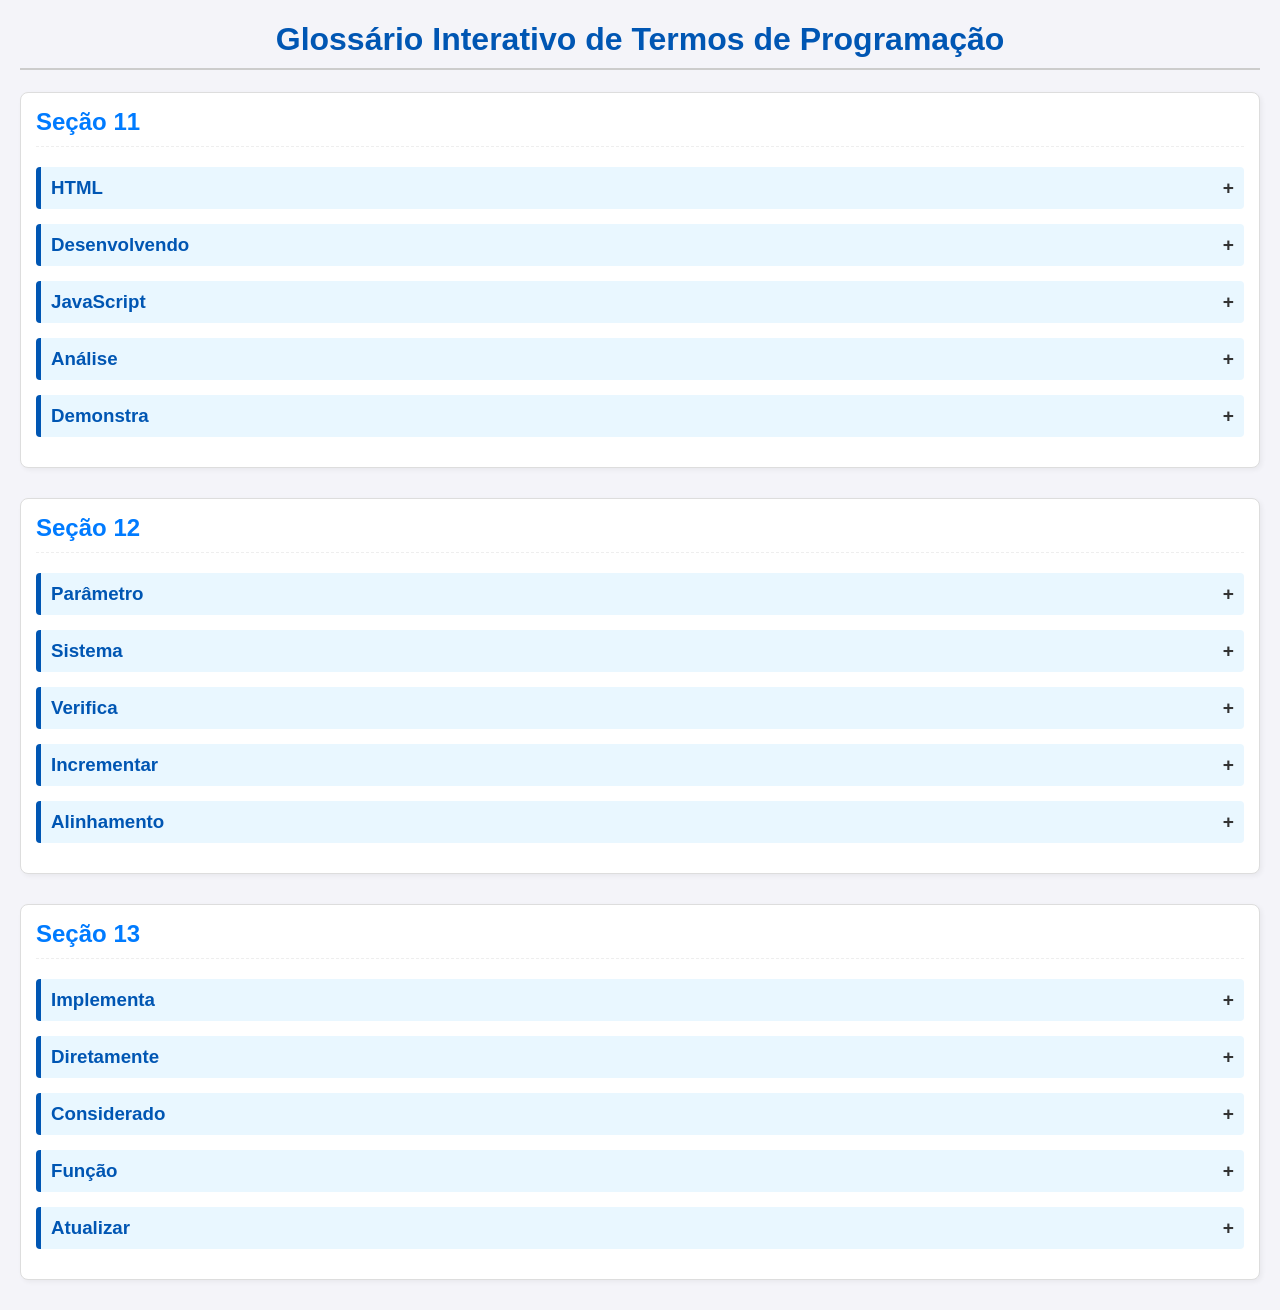
==== index.html @ a6c4ad8b "......" ====
<!DOCTYPE html>
<html lang="pt-BR">
<head>
    <meta charset="UTF-8">
    <meta name="viewport" content="width=device-width, initial-scale=1.0">
    <title>Glossário Interativo - Desenvolvimento Web</title>
    <style>
        /* CSS para estilização */
        body {
            font-family: Arial, sans-serif;
            margin: 20px;
            background-color: #f4f4f9;
            color: #333;
        }

        h1 {
            color: #0056b3;
            text-align: center;
            border-bottom: 2px solid #ccc;
            padding-bottom: 10px;
        }

        .secao {
            margin-bottom: 30px;
            padding: 15px;
            border: 1px solid #ddd;
            border-radius: 8px;
            background-color: #fff;
            box-shadow: 2px 2px 5px rgba(0, 0, 0, 0.05);
        }

        h2 {
            color: #007bff;
            margin-top: 0;
            padding-bottom: 10px;
            border-bottom: 1px dashed #eee;
        }

        .termo-card {
            margin: 15px 0;
            padding: 10px;
            border-left: 5px solid #0056b3;
            background-color: #e9f7ff;
            cursor: pointer;
            border-radius: 4px;
            transition: background-color 0.3s;
        }

        .termo-card:hover {
            background-color: #d0eaff;
        }

        .termo-card h3 {
            margin: 0;
            display: inline-block;
            color: #0056b3;
        }

        .termo-card .expander {
            float: right;
            font-weight: bold;
            font-size: 1.2em;
        }

        .definicao {
            display: none; /* Escondido por padrão */
            margin-top: 10px;
            padding: 10px;
            border-top: 1px solid #cceeff;
            background-color: #f7fcff;
        }

        .definicao p {
            margin: 5px 0;
            line-height: 1.5;
        }

        .definicao strong {
            color: #007bff;
        }

        .definicao ul {
            list-style-type: none;
            padding-left: 0;
        }

        .definicao ul li::before {
            content: "• ";
            color: #28a745;
            font-weight: bold;
            display: inline-block;
            width: 1em;
            margin-left: -1em;
        }
    </style>
</head>
<body>

    <h1>Glossário Interativo de Termos de Programação</h1>

    <div id="glossario-container">
        </div>

    <script>
        // Estrutura de Dados do Glossário
        const termosGlossario = [
            {
                secao: "Seção 11",
                termos: [
                    {
                        palavra: "HTML",
                        significado_achado: "A linguagem para deixar o site bonito.",
                        significado_real: "HyperText Markup Language. É a linguagem de marcação fundamental para estruturar o conteúdo de uma página web (cabeçalhos, parágrafos, imagens, links, etc.).",
                        sinonimos: ["Marcação", "Estrutura", "Base"]
                    },
                    {
                        palavra: "Desenvolvendo",
                        significado_achado: "Ato de fazer um site funcionar.",
                        significado_real: "O processo de criação, manutenção e aprimoramento de software, sistemas ou aplicações. No contexto web, é a construção do front-end e/ou back-end.",
                        sinonimos: ["Programando", "Codificando", "Criando"]
                    },
                    {
                        palavra: "JavaScript",
                        significado_achado: "Um jeito de escrever código para o navegador.",
                        significado_real: "Uma linguagem de programação de alto nível usada principalmente para tornar páginas web interativas. É essencial para o comportamento dinâmico (client-side).",
                        sinonimos: ["JS", "Script", "ECMAScript"]
                    },
                    {
                        palavra: "Análise",
                        significado_achado: "Ler o código para ver se está certo.",
                        significado_real: "O estudo detalhado dos requisitos, escopo ou código de um projeto para entender seu funcionamento, identificar problemas, ou planejar soluções.",
                        sinonimos: ["Exame", "Avaliação", "Revisão"]
                    },
                    {
                        palavra: "Demonstra",
                        significado_achado: "Mostrar um resultado.",
                        significado_real: "Ato de exibir, provar ou apresentar o funcionamento de um recurso, protótipo ou aplicação para um público ou cliente.",
                        sinonimos: ["Exibe", "Prova", "Apresenta"]
                    }
                ]
            },
            {
                secao: "Seção 12",
                termos: [
                    {
                        palavra: "Parâmetro",
                        significado_achado: "Um nome que se dá para uma variável.",
                        significado_real: "Um valor (variável) que é passado para uma função ou método quando ele é definido, permitindo que a função opere com diferentes dados.",
                        sinonimos: ["Argumento", "Input", "Variável de entrada"]
                    },
                    {
                        palavra: "Sistema",
                        significado_achado: "Um programa de computador.",
                        significado_real: "Um conjunto organizado de componentes (hardware, software e pessoas) que interagem para cumprir um objetivo específico.",
                        sinonimos: ["Plataforma", "Aplicação", "Framework"]
                    },
                    {
                        palavra: "Verifica",
                        significado_achado: "Checar se o usuário fez algo certo.",
                        significado_real: "Ato de checar uma condição, estado ou valor para determinar sua validade, correção ou se atende a um requisito específico.",
                        sinonimos: ["Valida", "Testa", "Confirma"]
                    },
                    {
                        palavra: "Incrementar",
                        significado_achado: "Aumentar um número em 1.",
                        significado_real: "Aumentar o valor de uma variável, geralmente em uma unidade (adicionar 1), comumente usado em loops e contadores.",
                        sinonimos: ["Aumentar", "Acrescentar", "Adicionar"]
                    },
                    {
                        palavra: "Alinhamento",
                        significado_achado: "Deixar o texto ou objeto no centro da tela.",
                        significado_real: "Em CSS/design, refere-se ao posicionamento e distribuição de elementos (texto, imagens, blocos) em relação a uma borda ou centro.",
                        sinonimos: ["Posicionamento", "Distribuição", "Ajuste"]
                    }
                ]
            },
            {
                secao: "Seção 13",
                termos: [
                    {
                        palavra: "Implementa",
                        significado_achado: "Fazer o código funcionar.",
                        significado_real: "Executar ou colocar em prática um plano, algoritmo ou funcionalidade. É a fase de codificação de uma solução.",
                        sinonimos: ["Executa", "Constrói", "Aplica"]
                    },
                    {
                        palavra: "Diretamente",
                        significado_achado: "Fazer algo sem rodeios no código.",
                        significado_real: "Ato de interagir com um elemento ou recurso sem passar por intermediários ou abstrações.",
                        sinonimos: ["Imediatamente", "Prontamente", "Sem desvio"]
                    },
                    {
                        palavra: "Considerado",
                        significado_achado: "Algo que o programa usa.",
                        significado_real: "Ser levado em conta ou tido como relevante dentro de um contexto ou avaliação de um requisito ou regra.",
                        sinonimos: ["Reconhecido", "Visto", "Avaliado"]
                    },
                    {
                        palavra: "Função",
                        significado_achado: "Um bloco de código com um nome.",
                        significado_real: "Um bloco de código reutilizável projetado para executar uma tarefa específica. Pode aceitar parâmetros e retornar um valor.",
                        sinonimos: ["Método", "Rotina", "Sub-rotina"]
                    },
                    {
                        palavra: "Atualizar",
                        significado_achado: "Mudar o conteúdo da página.",
                        significado_real: "Modificar, corrigir ou tornar mais recente um software, dado ou estado de uma aplicação para refletir novas informações ou versões.",
                        sinonimos: ["Renovar", "Modificar", "Refrescar"]
                    }
                ]
            }
        ];

        // Função para gerar o HTML do glossário
        function gerarGlossarioHTML() {
            const container = document.getElementById('glossario-container');
            let htmlContent = '';

            termosGlossario.forEach(secaoData => {
                htmlContent += `<div class="secao"><h2>${secaoData.secao}</h2>`;
                
                secaoData.termos.forEach((termo, index) => {
                    // ID único para cada cartão e definição
                    const idTermo = `${secaoData.secao.replace(/\s/g, '-')}-${index}`;
                    
                    htmlContent += `
                        <div class="termo-card" onclick="toggleDefinicao('${idTermo}')">
                            <h3>${termo.palavra}</h3>
                            <span class="expander">+</span>
                            <div id="def-${idTermo}" class="definicao">
                                <p><strong>Seu Significado (Achado):</strong> ${termo.significado_achado}</p>
                                <p><strong>Significado Real:</strong> ${termo.significado_real}</p>
                                <p><strong>3 Sinônimos:</strong></p>
                                <ul>
                                    <li>${termo.sinonimos[0]}</li>
                                    <li>${termo.sinonimos[1]}</li>
                                    <li>${termo.sinonimos[2]}</li>
                                </ul>
                            </div>
                        </div>
                    `;
                });

                htmlContent += '</div>'; // Fecha .secao
            });

            container.innerHTML = htmlContent;
        }

        // Função JavaScript para mostrar/esconder a definição
        function toggleDefinicao(idTermo) {
            const definicao = document.getElementById(`def-${idTermo}`);
            const card = definicao.parentElement;
            const expander = card.querySelector('.expander');

            // Se a definição estiver visível, esconde; senão, mostra
            if (definicao.style.display === 'block') {
                definicao.style.display = 'none';
                expander.textContent = '+';
                card.style.borderLeftColor = '#0056b3'; // Volta cor original
                card.style.backgroundColor = '#e9f7ff';
            } else {
                definicao.style.display = 'block';
                expander.textContent = '-';
                card.style.borderLeftColor = '#28a745'; // Mudar cor para indicar expandido
                card.style.backgroundColor = '#dff0d8';
            }
        }

        // Chama a função para montar o glossário quando a página carregar
        document.addEventListener('DOMContentLoaded', gerarGlossarioHTML);
    </script>

</body>
</html>
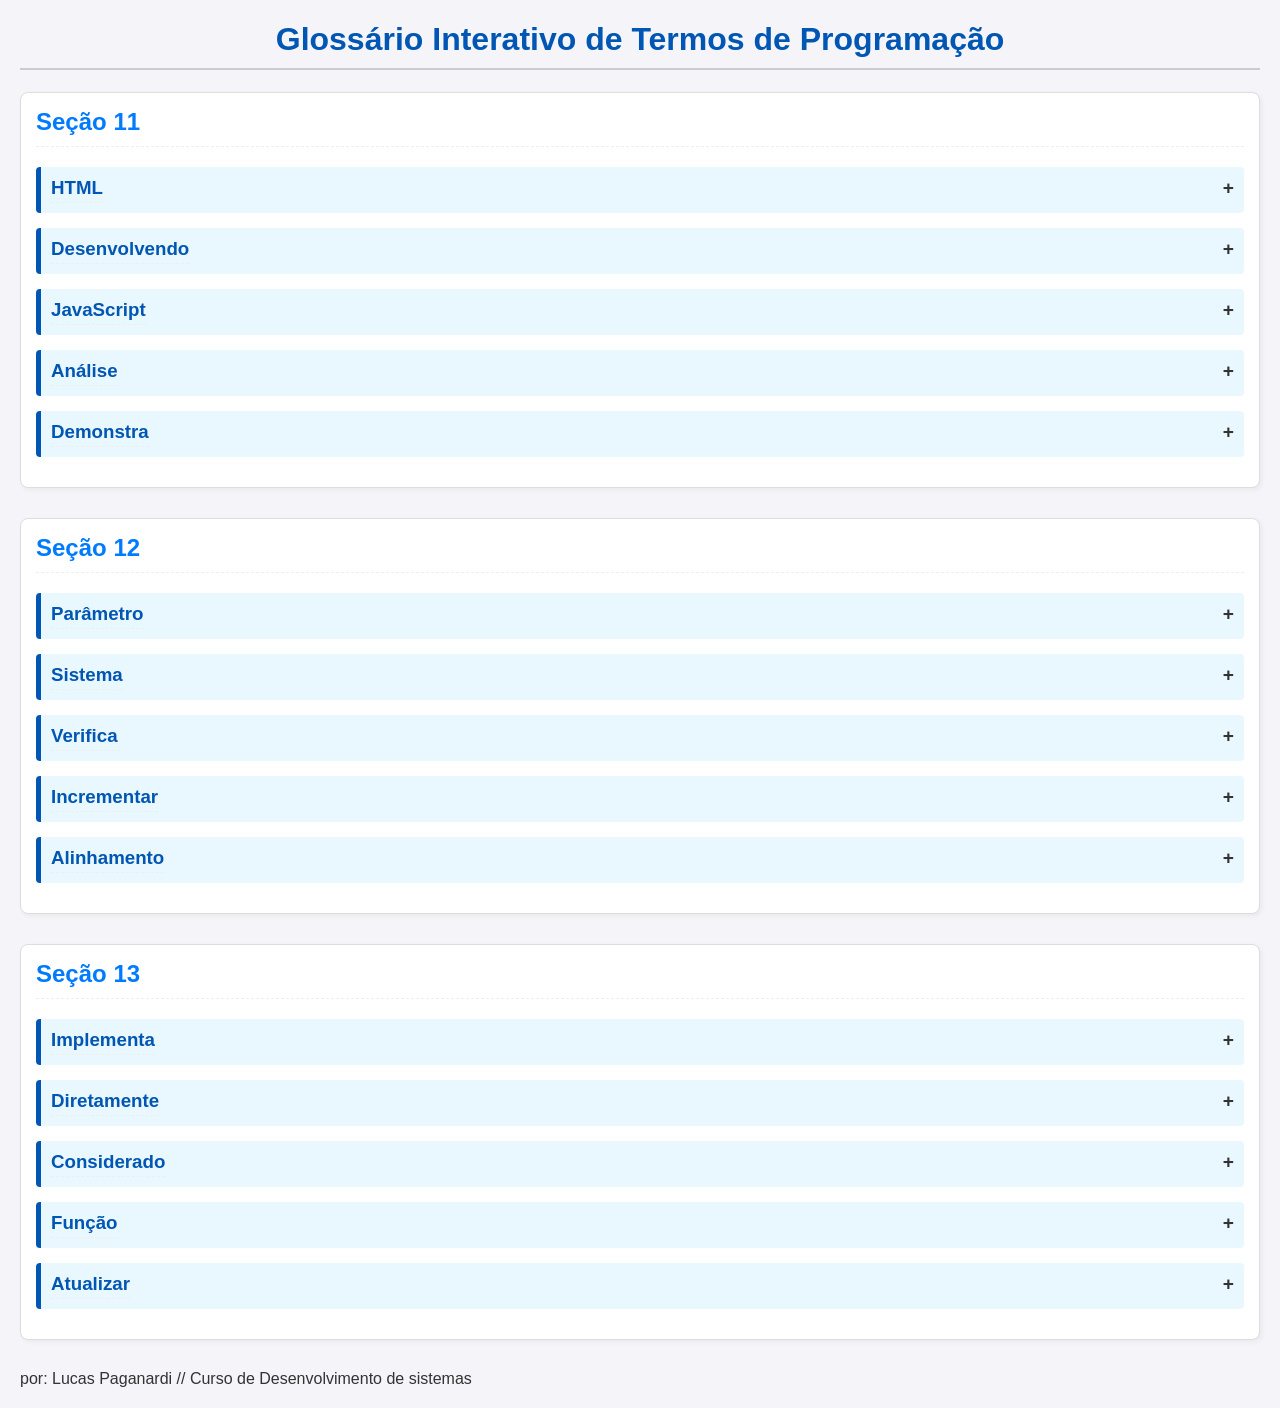
==== commit cdee952e: "..." ====
--- a/index.html
+++ b/index.html
@@ -4,95 +4,7 @@
     <meta charset="UTF-8">
     <meta name="viewport" content="width=device-width, initial-scale=1.0">
     <title>Glossário Interativo - Desenvolvimento Web</title>
-    <style>
-        /* CSS para estilização */
-        body {
-            font-family: Arial, sans-serif;
-            margin: 20px;
-            background-color: #f4f4f9;
-            color: #333;
-        }
-
-        h1 {
-            color: #0056b3;
-            text-align: center;
-            border-bottom: 2px solid #ccc;
-            padding-bottom: 10px;
-        }
-
-        .secao {
-            margin-bottom: 30px;
-            padding: 15px;
-            border: 1px solid #ddd;
-            border-radius: 8px;
-            background-color: #fff;
-            box-shadow: 2px 2px 5px rgba(0, 0, 0, 0.05);
-        }
-
-        h2 {
-            color: #007bff;
-            margin-top: 0;
-            padding-bottom: 10px;
-            border-bottom: 1px dashed #eee;
-        }
-
-        .termo-card {
-            margin: 15px 0;
-            padding: 10px;
-            border-left: 5px solid #0056b3;
-            background-color: #e9f7ff;
-            cursor: pointer;
-            border-radius: 4px;
-            transition: background-color 0.3s;
-        }
-
-        .termo-card:hover {
-            background-color: #d0eaff;
-        }
-
-        .termo-card h3 {
-            margin: 0;
-            display: inline-block;
-            color: #0056b3;
-        }
-
-        .termo-card .expander {
-            float: right;
-            font-weight: bold;
-            font-size: 1.2em;
-        }
-
-        .definicao {
-            display: none; /* Escondido por padrão */
-            margin-top: 10px;
-            padding: 10px;
-            border-top: 1px solid #cceeff;
-            background-color: #f7fcff;
-        }
-
-        .definicao p {
-            margin: 5px 0;
-            line-height: 1.5;
-        }
-
-        .definicao strong {
-            color: #007bff;
-        }
-
-        .definicao ul {
-            list-style-type: none;
-            padding-left: 0;
-        }
-
-        .definicao ul li::before {
-            content: "• ";
-            color: #28a745;
-            font-weight: bold;
-            display: inline-block;
-            width: 1em;
-            margin-left: -1em;
-        }
-    </style>
+    <link rel="stylesheet" href="style.css">
 </head>
 <body>
 
@@ -228,7 +140,7 @@
                             <h3>${termo.palavra}</h3>
                             <span class="expander">+</span>
                             <div id="def-${idTermo}" class="definicao">
-                                <p><strong>Seu Significado (Achado):</strong> ${termo.significado_achado}</p>
+                                <p><strong>Meu Significado:</strong> ${termo.significado_achado}</p>
                                 <p><strong>Significado Real:</strong> ${termo.significado_real}</p>
                                 <p><strong>3 Sinônimos:</strong></p>
                                 <ul>
@@ -270,6 +182,6 @@
         // Chama a função para montar o glossário quando a página carregar
         document.addEventListener('DOMContentLoaded', gerarGlossarioHTML);
     </script>
-
+<footer>por: Lucas Paganardi // Curso de Desenvolvimento de sistemas</footer>
 </body>
 </html>
--- a/style.css
+++ b/style.css
@@ -0,0 +1,93 @@
+/* CSS para estilização */
+body {
+    font-family: Arial, sans-serif;
+    margin: 20px;
+    background-color: #f4f4f9;
+    color: #333;
+}
+
+h1 {
+    color: #0056b3;
+    text-align: center;
+    border-bottom: 2px solid #ccc;
+    padding-bottom: 10px;
+}
+
+.secao {
+    margin-bottom: 30px;
+    padding: 15px;
+    border: 1px solid #ddd;
+    border-radius: 8px;
+    background-color: #fff;
+    box-shadow: 2px 2px 5px rgba(0, 0, 0, 0.05);
+}
+
+h2 {
+    color: #007bff;
+    margin-top: 0;
+    padding-bottom: 10px;
+    border-bottom: 1px dashed #eee;
+}
+h3 {
+    color: #bdbdbd;
+    margin-top: 0;
+    padding-bottom: 3px;
+    border-bottom: 1px dashed #eee;
+}
+
+.termo-card {
+    margin: 15px 0;
+    padding: 10px;
+    border-left: 5px solid #0056b3;
+    background-color: #e9f7ff;
+    cursor: pointer;
+    border-radius: 4px;
+    transition: background-color 0.3s;
+}
+
+.termo-card:hover {
+    background-color: #d0eaff;
+}
+
+.termo-card h3 {
+    margin: 0;
+    display: inline-block;
+    color: #0056b3;
+}
+
+.termo-card .expander {
+    float: right;
+    font-weight: bold;
+    font-size: 1.2em;
+}
+
+.definicao {
+    display: none; /* Escondido por padrão */
+    margin-top: 10px;
+    padding: 10px;
+    border-top: 1px solid #cceeff;
+    background-color: #f7fcff;
+}
+
+.definicao p {
+    margin: 5px 0;
+    line-height: 1.5;
+}
+
+.definicao strong {
+    color: #007bff;
+}
+
+.definicao ul {
+    list-style-type: none;
+    padding-left: 0;
+}
+
+.definicao ul li::before {
+    content: "• ";
+    color: #28a745;
+    font-weight: bold;
+    display: inline-block;
+    width: 1em;
+    margin-left: -1em;
+}
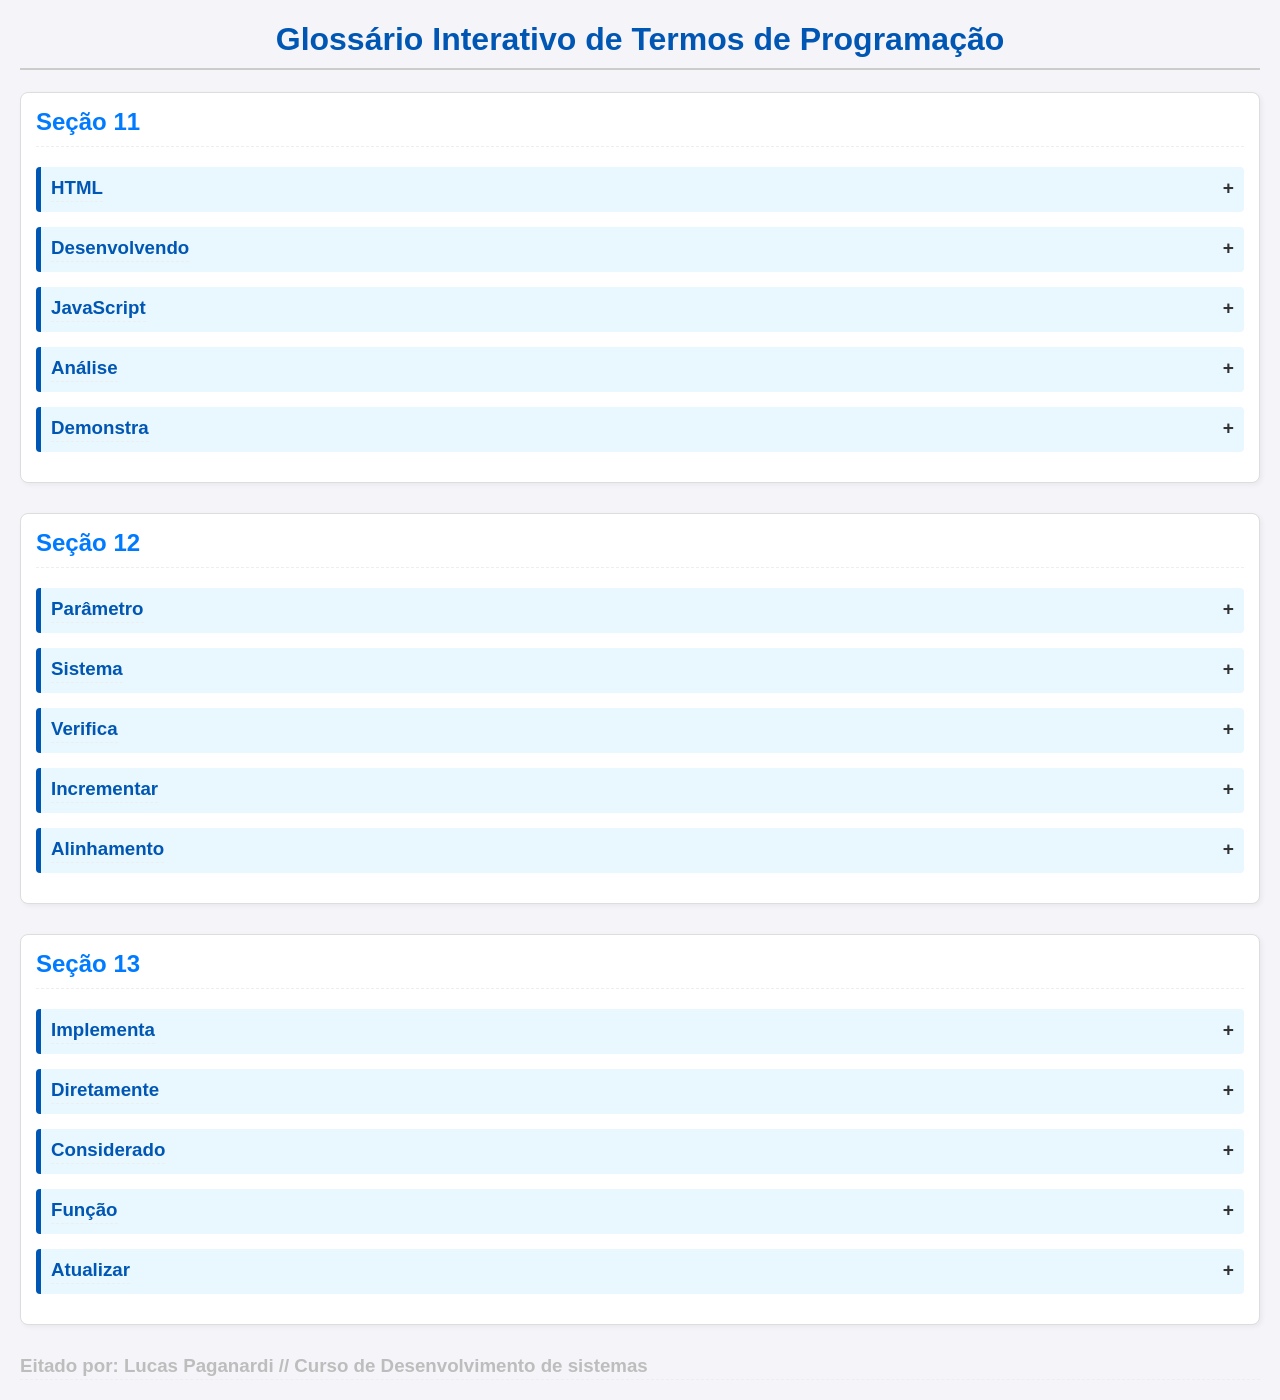
==== commit 5d119c8b: "..." ====
--- a/index.html
+++ b/index.html
@@ -182,6 +182,6 @@
         // Chama a função para montar o glossário quando a página carregar
         document.addEventListener('DOMContentLoaded', gerarGlossarioHTML);
     </script>
-<footer>por: Lucas Paganardi // Curso de Desenvolvimento de sistemas</footer>
+<h3>Eitado por: Lucas Paganardi // Curso de Desenvolvimento de sistemas</h3>
 </body>
 </html>
--- a/style.css
+++ b/style.css
@@ -31,7 +31,7 @@
 h3 {
     color: #bdbdbd;
     margin-top: 0;
-    padding-bottom: 3px;
+    padding-bottom: 2px;
     border-bottom: 1px dashed #eee;
 }
 
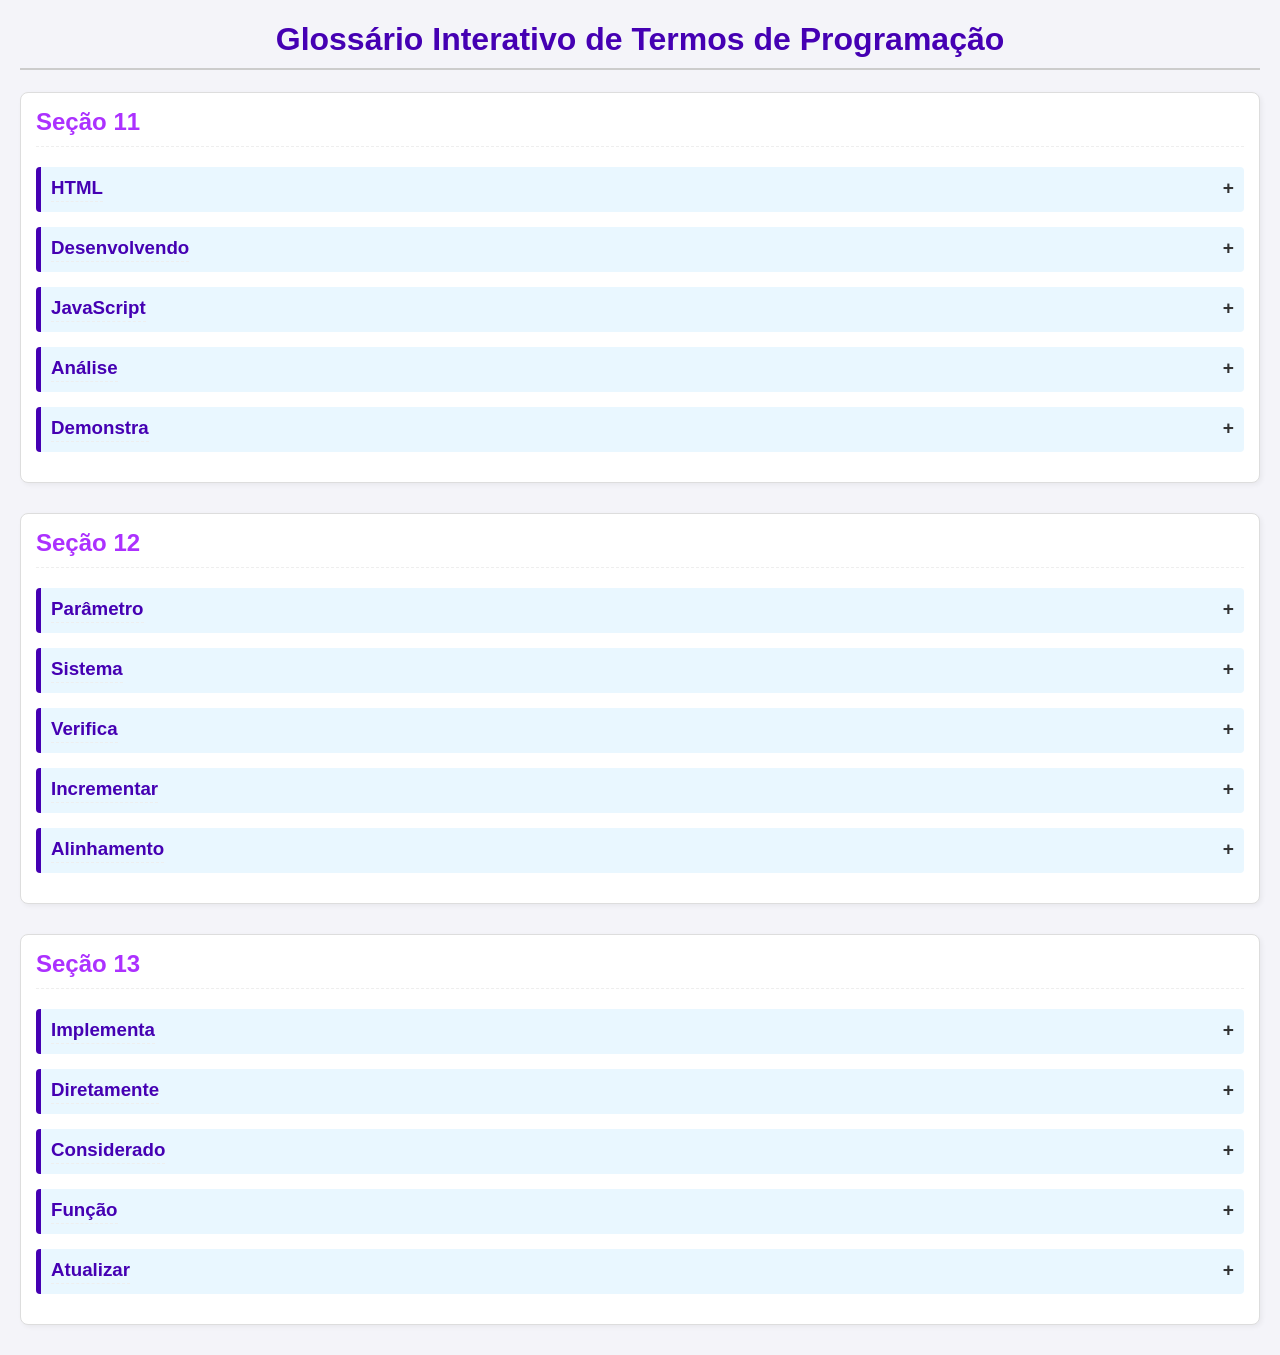
==== commit 7ba7bc3f: "." ====
--- a/index.html
+++ b/index.html
@@ -1,187 +1,176 @@
-<!DOCTYPE html>
-<html lang="pt-BR">
-<head>
-    <meta charset="UTF-8">
-    <meta name="viewport" content="width=device-width, initial-scale=1.0">
-    <title>Glossário Interativo - Desenvolvimento Web</title>
-    <link rel="stylesheet" href="style.css">
-</head>
-<body>
+<!DOCTYPE html> <html lang="pt-BR"> <head> <meta charset="UTF-8"> <meta name="viewport" content="width=device-width, initial-scale=1.0"> <title>Glossário Interativo - Desenvolvimento Web</title> <link rel="stylesheet" href="style.css"> </head> <body>
+<h1>Glossário Interativo de Termos de Programação</h1>
 
-    <h1>Glossário Interativo de Termos de Programação</h1>
+<div id="glossario-container">
+    </div>
 
-    <div id="glossario-container">
-        </div>
+<script>
+    // Estrutura de Dados do Glossário
+    const termosGlossario = [
+        {
+            secao: "Seção 11",
+            termos: [
+                {
+                    palavra: "HTML",
+                    significado_achado: "A linguagem para deixar o site bonito.",
+                    significado_real: "HyperText Markup Language. É a linguagem de marcação fundamental para estruturar o conteúdo de uma página web (cabeçalhos, parágrafos, imagens, links, etc.).",
+                    sinonimos: ["Marcação", "Estrutura", "Base"]
+                },
+                {
+                    palavra: "Desenvolvendo",
+                    significado_achado: "Ato de fazer um site funcionar.",
+                    significado_real: "O processo de criação, manutenção e aprimoramento de software, sistemas ou aplicações. No contexto web, é a construção do front-end e/ou back-end.",
+                    sinonimos: ["Programando", "Codificando", "Criando"]
+                },
+                {
+                    palavra: "JavaScript",
+                    significado_achado: "Um jeito de escrever código para o navegador.",
+                    significado_real: "Uma linguagem de programação de alto nível usada principalmente para tornar páginas web interativas. É essencial para o comportamento dinâmico (client-side).",
+                    sinonimos: ["JS", "Script", "ECMAScript"]
+                },
+                {
+                    palavra: "Análise",
+                    significado_achado: "Ler o código para ver se está certo.",
+                    significado_real: "O estudo detalhado dos requisitos, escopo ou código de um projeto para entender seu funcionamento, identificar problemas, ou planejar soluções.",
+                    sinonimos: ["Exame", "Avaliação", "Revisão"]
+                },
+                {
+                    palavra: "Demonstra",
+                    significado_achado: "Mostrar um resultado.",
+                    significado_real: "Ato de exibir, provar ou apresentar o funcionamento de um recurso, protótipo ou aplicação para um público ou cliente.",
+                    sinonimos: ["Exibe", "Prova", "Apresenta"]
+                }
+            ]
+        },
+        {
+            secao: "Seção 12",
+            termos: [
+                {
+                    palavra: "Parâmetro",
+                    significado_achado: "Um nome que se dá para uma variável.",
+                    significado_real: "Um valor (variável) que é passado para uma função ou método quando ele é definido, permitindo que a função opere com diferentes dados.",
+                    sinonimos: ["Argumento", "Input", "Variável de entrada"]
+                },
+                {
+                    palavra: "Sistema",
+                    significado_achado: "Um programa de computador.",
+                    significado_real: "Um conjunto organizado de componentes (hardware, software e pessoas) que interagem para cumprir um objetivo específico.",
+                    sinonimos: ["Plataforma", "Aplicação", "Framework"]
+                },
+                {
+                    palavra: "Verifica",
+                    significado_achado: "Checar se o usuário fez algo certo.",
+                    significado_real: "Ato de checar uma condição, estado ou valor para determinar sua validade, correção ou se atende a um requisito específico.",
+                    sinonimos: ["Valida", "Testa", "Confirma"]
+                },
+                {
+                    palavra: "Incrementar",
+                    significado_achado: "Aumentar um número em 1.",
+                    significado_real: "Aumentar o valor de uma variável, geralmente em uma unidade (adicionar 1), comumente usado em loops e contadores.",
+                    sinonimos: ["Aumentar", "Acrescentar", "Adicionar"]
+                },
+                {
+                    palavra: "Alinhamento",
+                    significado_achado: "Deixar o texto ou objeto no centro da tela.",
+                    significado_real: "Em CSS/design, refere-se ao posicionamento e distribuição de elementos (texto, imagens, blocos) em relação a uma borda ou centro.",
+                    sinonimos: ["Posicionamento", "Distribuição", "Ajuste"]
+                }
+            ]
+        },
+        {
+            secao: "Seção 13",
+            termos: [
+                {
+                    palavra: "Implementa",
+                    significado_achado: "Fazer o código funcionar.",
+                    significado_real: "Executar ou colocar em prática um plano, algoritmo ou funcionalidade. É a fase de codificação de uma solução.",
+                    sinonimos: ["Executa", "Constrói", "Aplica"]
+                },
+                {
+                    palavra: "Diretamente",
+                    significado_achado: "Fazer algo sem rodeios no código.",
+                    significado_real: "Ato de interagir com um elemento ou recurso sem passar por intermediários ou abstrações.",
+                    sinonimos: ["Imediatamente", "Prontamente", "Sem desvio"]
+                },
+                {
+                    palavra: "Considerado",
+                    significado_achado: "Algo que o programa usa.",
+                    significado_real: "Ser levado em conta ou tido como relevante dentro de um contexto ou avaliação de um requisito ou regra.",
+                    sinonimos: ["Reconhecido", "Visto", "Avaliado"]
+                },
+                {
+                    palavra: "Função",
+                    significado_achado: "Um bloco de código com um nome.",
+                    significado_real: "Um bloco de código reutilizável projetado para executar uma tarefa específica. Pode aceitar parâmetros e retornar um valor.",
+                    sinonimos: ["Método", "Rotina", "Sub-rotina"]
+                },
+                {
+                    palavra: "Atualizar",
+                    significado_achado: "Mudar o conteúdo da página.",
+                    significado_real: "Modificar, corrigir ou tornar mais recente um software, dado ou estado de uma aplicação para refletir novas informações ou versões.",
+                    sinonimos: ["Renovar", "Modificar", "Refrescar"]
+                }
+            ]
+        }
+    ];
 
-    <script>
-        // Estrutura de Dados do Glossário
-        const termosGlossario = [
-            {
-                secao: "Seção 11",
-                termos: [
-                    {
-                        palavra: "HTML",
-                        significado_achado: "A linguagem para deixar o site bonito.",
-                        significado_real: "HyperText Markup Language. É a linguagem de marcação fundamental para estruturar o conteúdo de uma página web (cabeçalhos, parágrafos, imagens, links, etc.).",
-                        sinonimos: ["Marcação", "Estrutura", "Base"]
-                    },
-                    {
-                        palavra: "Desenvolvendo",
-                        significado_achado: "Ato de fazer um site funcionar.",
-                        significado_real: "O processo de criação, manutenção e aprimoramento de software, sistemas ou aplicações. No contexto web, é a construção do front-end e/ou back-end.",
-                        sinonimos: ["Programando", "Codificando", "Criando"]
-                    },
-                    {
-                        palavra: "JavaScript",
-                        significado_achado: "Um jeito de escrever código para o navegador.",
-                        significado_real: "Uma linguagem de programação de alto nível usada principalmente para tornar páginas web interativas. É essencial para o comportamento dinâmico (client-side).",
-                        sinonimos: ["JS", "Script", "ECMAScript"]
-                    },
-                    {
-                        palavra: "Análise",
-                        significado_achado: "Ler o código para ver se está certo.",
-                        significado_real: "O estudo detalhado dos requisitos, escopo ou código de um projeto para entender seu funcionamento, identificar problemas, ou planejar soluções.",
-                        sinonimos: ["Exame", "Avaliação", "Revisão"]
-                    },
-                    {
-                        palavra: "Demonstra",
-                        significado_achado: "Mostrar um resultado.",
-                        significado_real: "Ato de exibir, provar ou apresentar o funcionamento de um recurso, protótipo ou aplicação para um público ou cliente.",
-                        sinonimos: ["Exibe", "Prova", "Apresenta"]
-                    }
-                ]
-            },
-            {
-                secao: "Seção 12",
-                termos: [
-                    {
-                        palavra: "Parâmetro",
-                        significado_achado: "Um nome que se dá para uma variável.",
-                        significado_real: "Um valor (variável) que é passado para uma função ou método quando ele é definido, permitindo que a função opere com diferentes dados.",
-                        sinonimos: ["Argumento", "Input", "Variável de entrada"]
-                    },
-                    {
-                        palavra: "Sistema",
-                        significado_achado: "Um programa de computador.",
-                        significado_real: "Um conjunto organizado de componentes (hardware, software e pessoas) que interagem para cumprir um objetivo específico.",
-                        sinonimos: ["Plataforma", "Aplicação", "Framework"]
-                    },
-                    {
-                        palavra: "Verifica",
-                        significado_achado: "Checar se o usuário fez algo certo.",
-                        significado_real: "Ato de checar uma condição, estado ou valor para determinar sua validade, correção ou se atende a um requisito específico.",
-                        sinonimos: ["Valida", "Testa", "Confirma"]
-                    },
-                    {
-                        palavra: "Incrementar",
-                        significado_achado: "Aumentar um número em 1.",
-                        significado_real: "Aumentar o valor de uma variável, geralmente em uma unidade (adicionar 1), comumente usado em loops e contadores.",
-                        sinonimos: ["Aumentar", "Acrescentar", "Adicionar"]
-                    },
-                    {
-                        palavra: "Alinhamento",
-                        significado_achado: "Deixar o texto ou objeto no centro da tela.",
-                        significado_real: "Em CSS/design, refere-se ao posicionamento e distribuição de elementos (texto, imagens, blocos) em relação a uma borda ou centro.",
-                        sinonimos: ["Posicionamento", "Distribuição", "Ajuste"]
-                    }
-                ]
-            },
-            {
-                secao: "Seção 13",
-                termos: [
-                    {
-                        palavra: "Implementa",
-                        significado_achado: "Fazer o código funcionar.",
-                        significado_real: "Executar ou colocar em prática um plano, algoritmo ou funcionalidade. É a fase de codificação de uma solução.",
-                        sinonimos: ["Executa", "Constrói", "Aplica"]
-                    },
-                    {
-                        palavra: "Diretamente",
-                        significado_achado: "Fazer algo sem rodeios no código.",
-                        significado_real: "Ato de interagir com um elemento ou recurso sem passar por intermediários ou abstrações.",
-                        sinonimos: ["Imediatamente", "Prontamente", "Sem desvio"]
-                    },
-                    {
-                        palavra: "Considerado",
-                        significado_achado: "Algo que o programa usa.",
-                        significado_real: "Ser levado em conta ou tido como relevante dentro de um contexto ou avaliação de um requisito ou regra.",
-                        sinonimos: ["Reconhecido", "Visto", "Avaliado"]
-                    },
-                    {
-                        palavra: "Função",
-                        significado_achado: "Um bloco de código com um nome.",
-                        significado_real: "Um bloco de código reutilizável projetado para executar uma tarefa específica. Pode aceitar parâmetros e retornar um valor.",
-                        sinonimos: ["Método", "Rotina", "Sub-rotina"]
-                    },
-                    {
-                        palavra: "Atualizar",
-                        significado_achado: "Mudar o conteúdo da página.",
-                        significado_real: "Modificar, corrigir ou tornar mais recente um software, dado ou estado de uma aplicação para refletir novas informações ou versões.",
-                        sinonimos: ["Renovar", "Modificar", "Refrescar"]
-                    }
-                ]
-            }
-        ];
+    // Função para gerar o HTML do glossário
+    function gerarGlossarioHTML() {
+        const container = document.getElementById('glossario-container');
+        let htmlContent = '';
 
-        // Função para gerar o HTML do glossário
-        function gerarGlossarioHTML() {
-            const container = document.getElementById('glossario-container');
-            let htmlContent = '';
-
-            termosGlossario.forEach(secaoData => {
-                htmlContent += `<div class="secao"><h2>${secaoData.secao}</h2>`;
+        termosGlossario.forEach(secaoData => {
+            htmlContent += `<div class="secao"><h2>${secaoData.secao}</h2>`;
+            
+            secaoData.termos.forEach((termo, index) => {
+                // ID único para cada cartão e definição
+                const idTermo = `${secaoData.secao.replace(/\s/g, '-')}-${index}`;
                 
-                secaoData.termos.forEach((termo, index) => {
-                    // ID único para cada cartão e definição
-                    const idTermo = `${secaoData.secao.replace(/\s/g, '-')}-${index}`;
-                    
-                    htmlContent += `
-                        <div class="termo-card" onclick="toggleDefinicao('${idTermo}')">
-                            <h3>${termo.palavra}</h3>
-                            <span class="expander">+</span>
-                            <div id="def-${idTermo}" class="definicao">
-                                <p><strong>Meu Significado:</strong> ${termo.significado_achado}</p>
-                                <p><strong>Significado Real:</strong> ${termo.significado_real}</p>
-                                <p><strong>3 Sinônimos:</strong></p>
-                                <ul>
-                                    <li>${termo.sinonimos[0]}</li>
-                                    <li>${termo.sinonimos[1]}</li>
-                                    <li>${termo.sinonimos[2]}</li>
-                                </ul>
-                            </div>
+                htmlContent += `
+                    <div class="termo-card" onclick="toggleDefinicao('${idTermo}')">
+                        <h3>${termo.palavra}</h3>
+                        <span class="expander">+</span>
+                        <div id="def-${idTermo}" class="definicao">
+                            <p><strong>Meu Significado:</strong> ${termo.significado_achado}</p>
+                            <p><strong>Significado Real:</strong> ${termo.significado_real}</p>
+                            <p><strong>3 Sinônimos:</strong></p>
+                            <ul>
+                                <li>${termo.sinonimos[0]}</li>
+                                <li>${termo.sinonimos[1]}</li>
+                                <li>${termo.sinonimos[2]}</li>
+                            </ul>
                         </div>
-                    `;
-                });
-
-                htmlContent += '</div>'; // Fecha .secao
+                    </div>
+                `;
             });
 
-            container.innerHTML = htmlContent;
+            htmlContent += '</div>'; // Fecha .secao
+        });
+
+        container.innerHTML = htmlContent;
+    }
+
+    // Função JavaScript para mostrar/esconder a definição
+    function toggleDefinicao(idTermo) {
+        const definicao = document.getElementById(`def-${idTermo}`);
+        const card = definicao.parentElement;
+        const expander = card.querySelector('.expander');
+
+        // Se a definição estiver visível, esconde; senão, mostra
+        if (definicao.style.display === 'block') {
+            definicao.style.display = 'none';
+            expander.textContent = '+';
+            card.style.borderLeftColor = '#0056b3'; // Volta cor original
+            card.style.backgroundColor = '#e9f7ff';
+        } else {
+            definicao.style.display = 'block';
+            expander.textContent = '-';
+            card.style.borderLeftColor = '#28a745'; // Mudar cor para indicar expandido
+            card.style.backgroundColor = '#dff0d8';
         }
+    }
 
-        // Função JavaScript para mostrar/esconder a definição
-        function toggleDefinicao(idTermo) {
-            const definicao = document.getElementById(`def-${idTermo}`);
-            const card = definicao.parentElement;
-            const expander = card.querySelector('.expander');
-
-            // Se a definição estiver visível, esconde; senão, mostra
-            if (definicao.style.display === 'block') {
-                definicao.style.display = 'none';
-                expander.textContent = '+';
-                card.style.borderLeftColor = '#0056b3'; // Volta cor original
-                card.style.backgroundColor = '#e9f7ff';
-            } else {
-                definicao.style.display = 'block';
-                expander.textContent = '-';
-                card.style.borderLeftColor = '#28a745'; // Mudar cor para indicar expandido
-                card.style.backgroundColor = '#dff0d8';
-            }
-        }
-
-        // Chama a função para montar o glossário quando a página carregar
-        document.addEventListener('DOMContentLoaded', gerarGlossarioHTML);
-    </script>
-<h3>Eitado por: Lucas Paganardi // Curso de Desenvolvimento de sistemas</h3>
-</body>
-</html>+    // Chama a função para montar o glossário quando a página carregar
+    document.addEventListener('DOMContentLoaded', gerarGlossarioHTML);
+</script>
+</body> </html>
--- a/style.css
+++ b/style.css
@@ -1,93 +1,93 @@
 /* CSS para estilização */
 body {
-    font-family: Arial, sans-serif;
-    margin: 20px;
-    background-color: #f4f4f9;
-    color: #333;
+font-family: Arial, sans-serif;
+margin: 20px;
+background-color: #f4f4f9;
+color: #333;
 }
 
 h1 {
-    color: #0056b3;
-    text-align: center;
-    border-bottom: 2px solid #ccc;
-    padding-bottom: 10px;
+color: #4500b3;
+text-align: center;
+border-bottom: 2px solid #ccc;
+padding-bottom: 10px;
 }
 
 .secao {
-    margin-bottom: 30px;
-    padding: 15px;
-    border: 1px solid #ddd;
-    border-radius: 8px;
-    background-color: #fff;
-    box-shadow: 2px 2px 5px rgba(0, 0, 0, 0.05);
+margin-bottom: 30px;
+padding: 15px;
+border: 1px solid #ddd;
+border-radius: 8px;
+background-color: #fff;
+box-shadow: 2px 2px 5px rgba(0, 0, 0, 0.05);
 }
 
 h2 {
-    color: #007bff;
-    margin-top: 0;
-    padding-bottom: 10px;
-    border-bottom: 1px dashed #eee;
+color: #ac31ff;
+margin-top: 0;
+padding-bottom: 10px;
+border-bottom: 1px dashed #eee;
 }
 h3 {
-    color: #bdbdbd;
-    margin-top: 0;
-    padding-bottom: 2px;
-    border-bottom: 1px dashed #eee;
+color: #bdbdbd;
+margin-top: 0;
+padding-bottom: 2px;
+border-bottom: 1px dashed #eee;
 }
 
 .termo-card {
-    margin: 15px 0;
-    padding: 10px;
-    border-left: 5px solid #0056b3;
-    background-color: #e9f7ff;
-    cursor: pointer;
-    border-radius: 4px;
-    transition: background-color 0.3s;
+margin: 15px 0;
+padding: 10px;
+border-left: 5px solid #4500b3;
+background-color: #e9f7ff;
+cursor: pointer;
+border-radius: 4px;
+transition: background-color 0.3s;
 }
 
 .termo-card:hover {
-    background-color: #d0eaff;
+background-color: #d0eaff;
 }
 
 .termo-card h3 {
-    margin: 0;
-    display: inline-block;
-    color: #0056b3;
+margin: 0;
+display: inline-block;
+color: #4500b3;
 }
 
 .termo-card .expander {
-    float: right;
-    font-weight: bold;
-    font-size: 1.2em;
+float: right;
+font-weight: bold;
+font-size: 1.2em;
 }
 
 .definicao {
-    display: none; /* Escondido por padrão */
-    margin-top: 10px;
-    padding: 10px;
-    border-top: 1px solid #cceeff;
-    background-color: #f7fcff;
+display: none; /* Escondido por padrão */
+margin-top: 10px;
+padding: 10px;
+border-top: 1px solid #cceeff;
+background-color: #f7fcff;
 }
 
 .definicao p {
-    margin: 5px 0;
-    line-height: 1.5;
+margin: 5px 0;
+line-height: 1.5;
 }
 
 .definicao strong {
-    color: #007bff;
+color: #ac31ff;
 }
 
 .definicao ul {
-    list-style-type: none;
-    padding-left: 0;
+list-style-type: none;
+padding-left: 0;
 }
 
 .definicao ul li::before {
-    content: "• ";
-    color: #28a745;
-    font-weight: bold;
-    display: inline-block;
-    width: 1em;
-    margin-left: -1em;
+content: "• ";
+color: #28a745;
+font-weight: bold;
+display: inline-block;
+width: 1em;
+margin-left: -1em;
 }
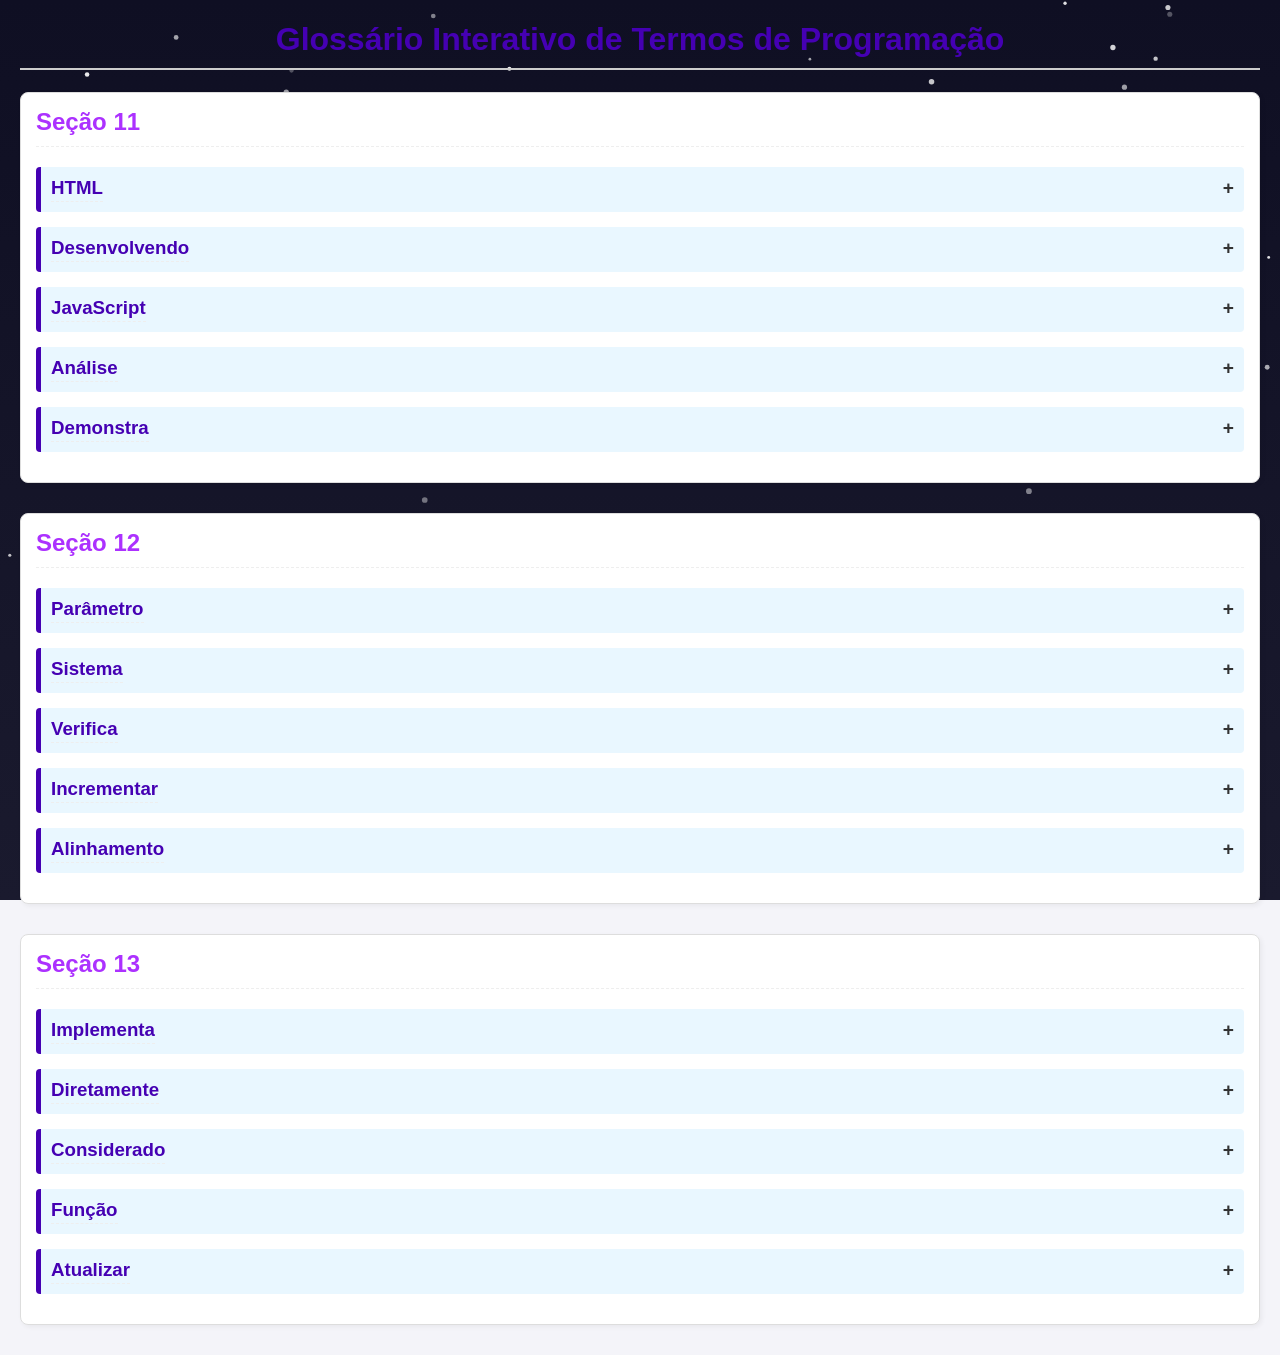
==== commit a100c62a: ".." ====
--- a/index.html
+++ b/index.html
@@ -173,4 +173,5 @@
     // Chama a função para montar o glossário quando a página carregar
     document.addEventListener('DOMContentLoaded', gerarGlossarioHTML);
 </script>
+<script src="background.js"></script>
 </body> </html>
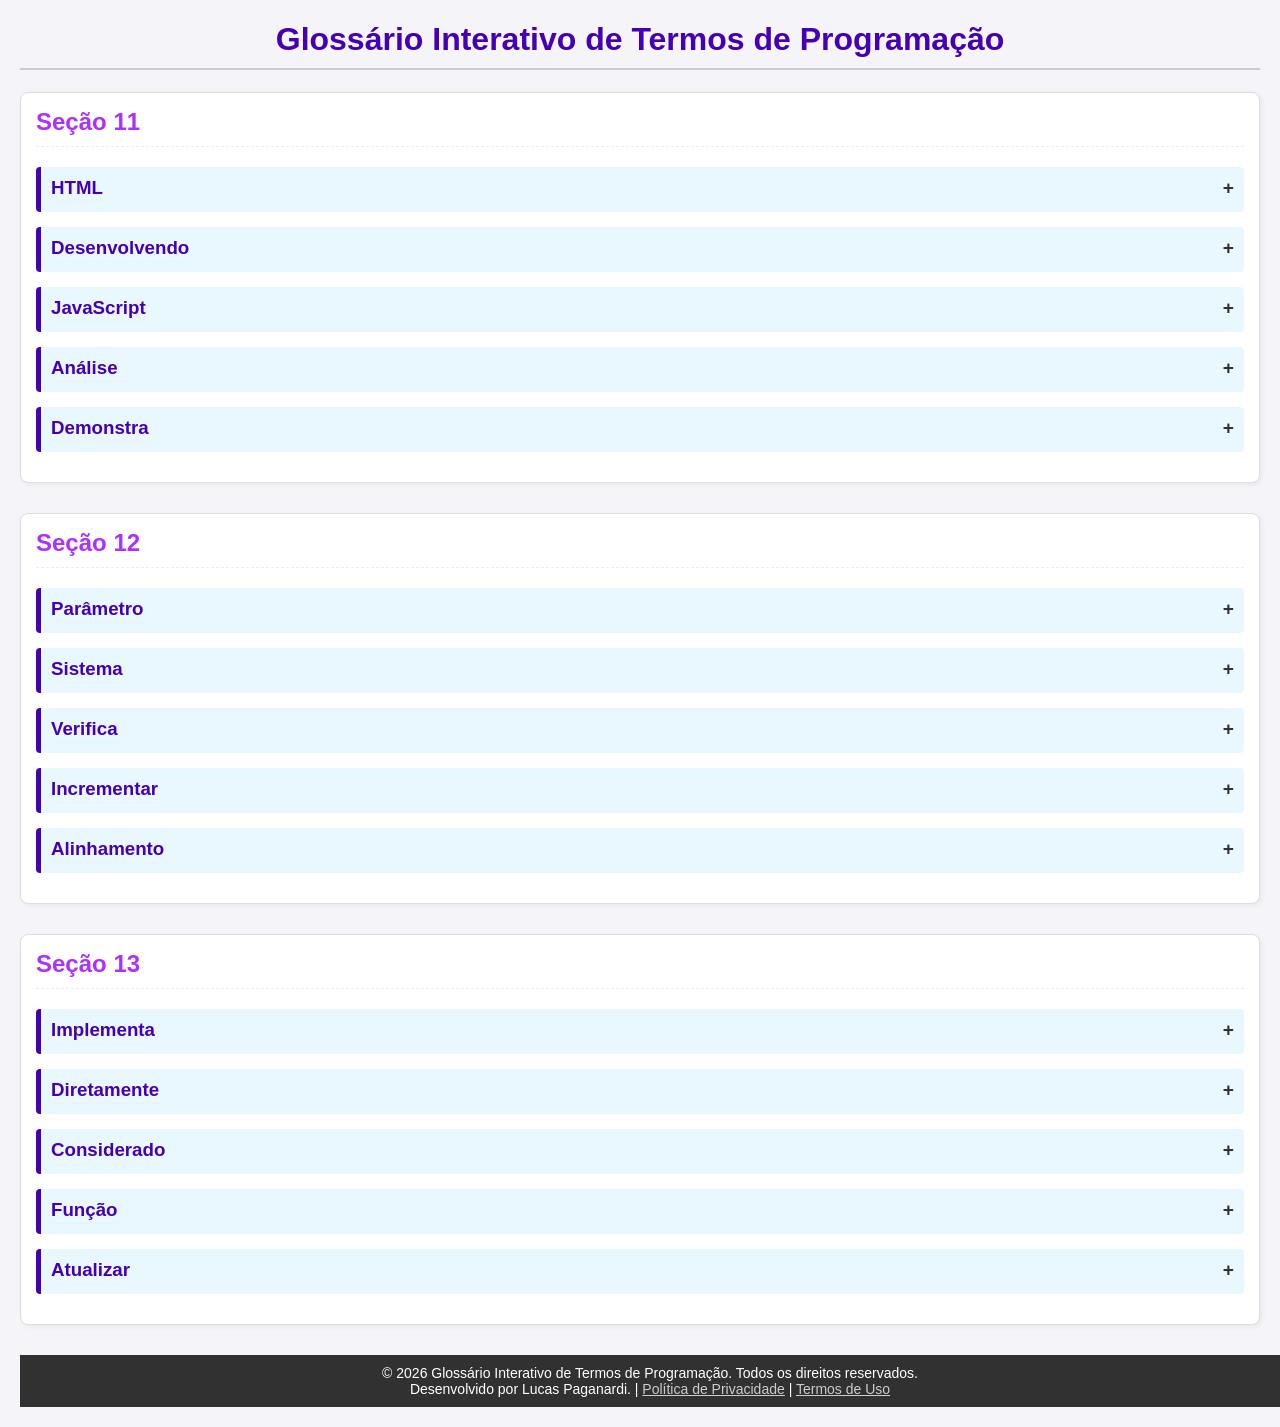
==== commit 647ebcff: "fjyhyt" ====
--- a/index.html
+++ b/index.html
@@ -173,5 +173,5 @@
     // Chama a função para montar o glossário quando a página carregar
     document.addEventListener('DOMContentLoaded', gerarGlossarioHTML);
 </script>
-<script src="background.js"></script>
+<script src="script.js"></script>
 </body> </html>
